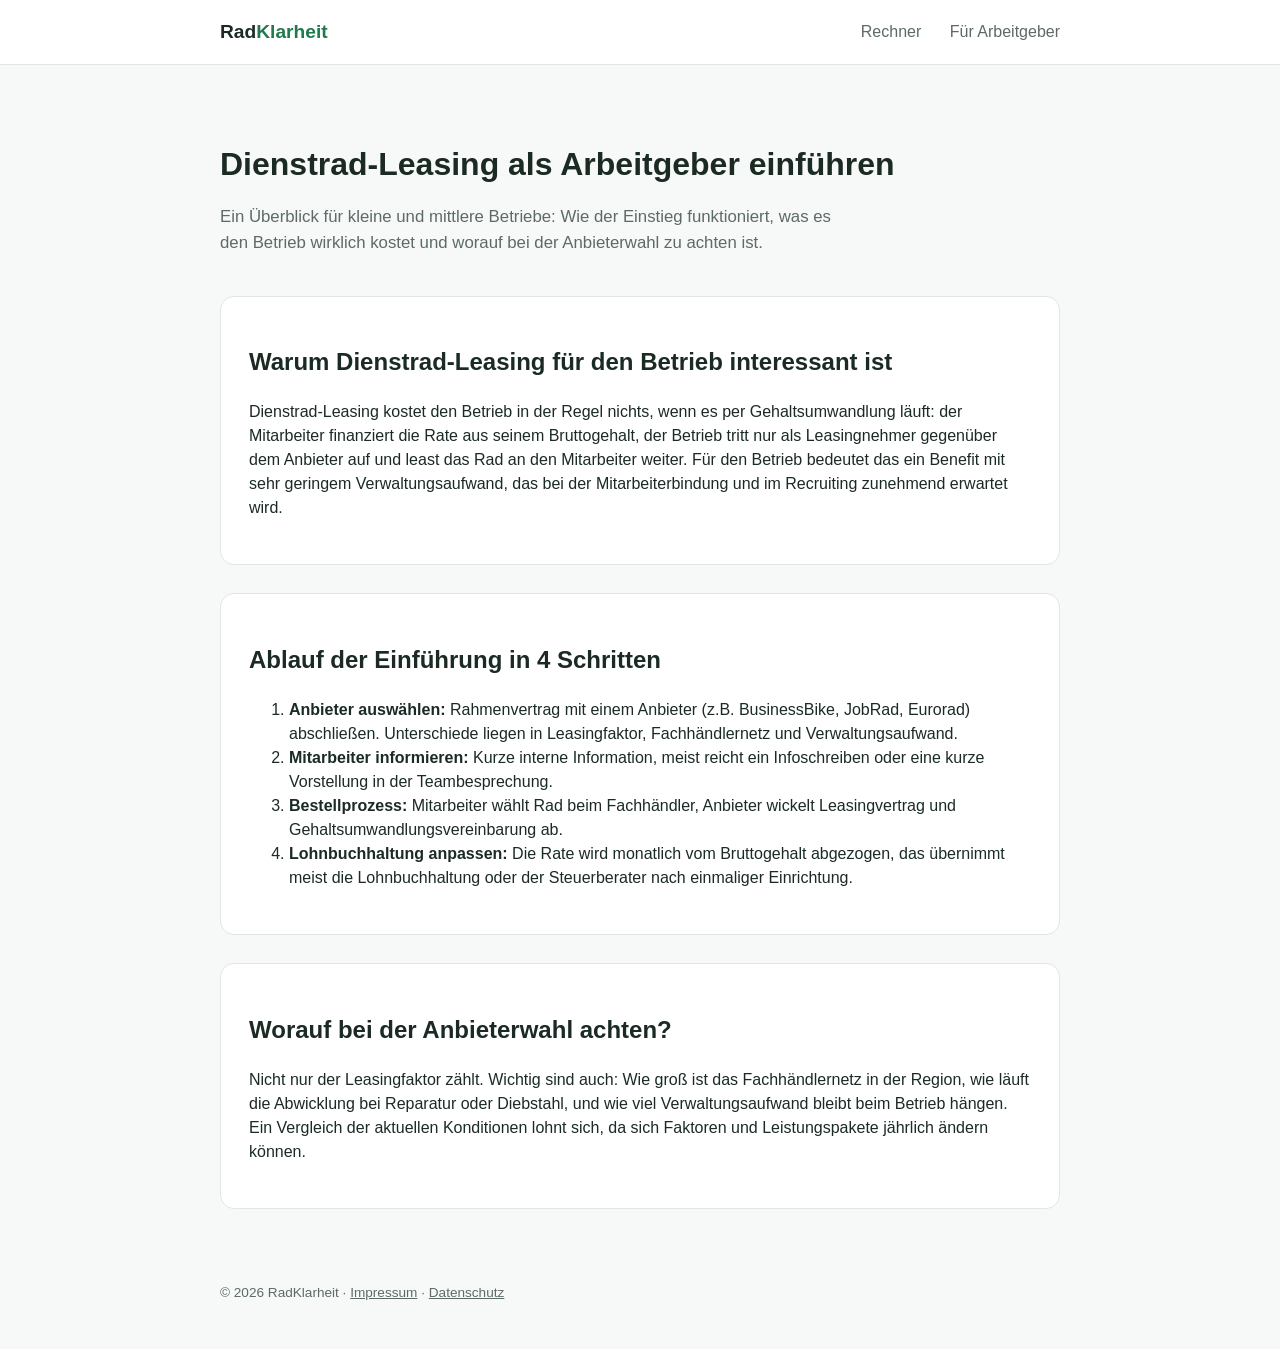
==== arbeitgeber.html @ c994e520 "Erste Version: Dienstrad-Rechner, Anbietervergleich, Arbeitgeber-Seite" ====
<!DOCTYPE html>
<html lang="de">
<head>
<meta charset="UTF-8">
<meta name="viewport" content="width=device-width, initial-scale=1.0">
<title>Dienstrad-Leasing für Arbeitgeber einführen | RadKlarheit</title>
<meta name="description" content="So führst du Dienstrad-Leasing als Arbeitgeber ein: Ablauf, Kosten für den Betrieb, Anbieterwahl und Vorteile für die Mitarbeiterbindung.">
<link rel="stylesheet" href="style.css">
</head>
<body>
<header class="site-header">
  <div class="container nav">
    <a href="index.html" class="brand">Rad<span>Klarheit</span></a>
    <nav>
      <a href="index.html">Rechner</a>
      <a href="arbeitgeber.html">Für Arbeitgeber</a>
    </nav>
  </div>
</header>

<main class="container">
  <section class="hero">
    <h1>Dienstrad-Leasing als Arbeitgeber einführen</h1>
    <p class="sub">Ein Überblick für kleine und mittlere Betriebe: Wie der Einstieg funktioniert, was es den Betrieb wirklich kostet und worauf bei der Anbieterwahl zu achten ist.</p>
  </section>

  <section class="info-card">
    <h2>Warum Dienstrad-Leasing für den Betrieb interessant ist</h2>
    <p>Dienstrad-Leasing kostet den Betrieb in der Regel nichts, wenn es per Gehaltsumwandlung läuft: der Mitarbeiter finanziert die Rate aus seinem Bruttogehalt, der Betrieb tritt nur als Leasingnehmer gegenüber dem Anbieter auf und least das Rad an den Mitarbeiter weiter. Für den Betrieb bedeutet das ein Benefit mit sehr geringem Verwaltungsaufwand, das bei der Mitarbeiterbindung und im Recruiting zunehmend erwartet wird.</p>
  </section>

  <section class="info-card">
    <h2>Ablauf der Einführung in 4 Schritten</h2>
    <ol>
      <li><strong>Anbieter auswählen:</strong> Rahmenvertrag mit einem Anbieter (z.B. BusinessBike, JobRad, Eurorad) abschließen. Unterschiede liegen in Leasingfaktor, Fachhändlernetz und Verwaltungsaufwand.</li>
      <li><strong>Mitarbeiter informieren:</strong> Kurze interne Information, meist reicht ein Infoschreiben oder eine kurze Vorstellung in der Teambesprechung.</li>
      <li><strong>Bestellprozess:</strong> Mitarbeiter wählt Rad beim Fachhändler, Anbieter wickelt Leasingvertrag und Gehaltsumwandlungsvereinbarung ab.</li>
      <li><strong>Lohnbuchhaltung anpassen:</strong> Die Rate wird monatlich vom Bruttogehalt abgezogen, das übernimmt meist die Lohnbuchhaltung oder der Steuerberater nach einmaliger Einrichtung.</li>
    </ol>
  </section>

  <section class="info-card">
    <h2>Worauf bei der Anbieterwahl achten?</h2>
    <p>Nicht nur der Leasingfaktor zählt. Wichtig sind auch: Wie groß ist das Fachhändlernetz in der Region, wie läuft die Abwicklung bei Reparatur oder Diebstahl, und wie viel Verwaltungsaufwand bleibt beim Betrieb hängen. Ein Vergleich der aktuellen Konditionen lohnt sich, da sich Faktoren und Leistungspakete jährlich ändern können.</p>
  </section>
</main>

<footer class="site-footer">
  <div class="container">
    <p>&copy; 2026 RadKlarheit &middot; <a href="impressum.html">Impressum</a> &middot; <a href="datenschutz.html">Datenschutz</a></p>
  </div>
</footer>
</body>
</html>
---- style.css ----
:root {
  --bg: #f7f9f8;
  --card: #ffffff;
  --text: #1b2b23;
  --muted: #5c6b63;
  --accent: #1f7a4d;
  --accent-light: #e5f3ec;
  --border: #e1e6e3;
}

* { box-sizing: border-box; }

body {
  margin: 0;
  font-family: -apple-system, "Segoe UI", Roboto, sans-serif;
  background: var(--bg);
  color: var(--text);
  line-height: 1.5;
}

.container { max-width: 880px; margin: 0 auto; padding: 0 20px; }

.site-header { background: var(--card); border-bottom: 1px solid var(--border); }
.nav { display: flex; align-items: center; justify-content: space-between; height: 64px; }
.brand { font-weight: 700; font-size: 1.2rem; text-decoration: none; color: var(--text); }
.brand span { color: var(--accent); }
.nav nav a { margin-left: 24px; color: var(--muted); text-decoration: none; font-weight: 500; }
.nav nav a:hover { color: var(--accent); }

.hero { padding: 48px 0 24px; }
.hero h1 { font-size: 2rem; margin-bottom: 8px; }
.hero .sub { color: var(--muted); font-size: 1.05rem; max-width: 640px; }

.calc-card, .compare-card, .info-card {
  background: var(--card);
  border: 1px solid var(--border);
  border-radius: 14px;
  padding: 28px;
  margin-bottom: 28px;
}

.grid-2 { display: grid; grid-template-columns: 1fr 1fr; gap: 18px; margin: 20px 0; }
label { display: flex; flex-direction: column; font-weight: 600; font-size: 0.9rem; color: var(--muted); gap: 6px; }
input, select {
  font-size: 1rem; padding: 10px 12px; border-radius: 8px; border: 1px solid var(--border);
  font-family: inherit; color: var(--text); background: var(--bg);
}

button#berechnen {
  background: var(--accent); color: #fff; border: none; padding: 12px 24px;
  border-radius: 8px; font-size: 1rem; font-weight: 600; cursor: pointer;
}
button#berechnen:hover { opacity: 0.9; }

.result { margin-top: 24px; }
.result.hidden { display: none; }
.result-grid { display: grid; grid-template-columns: 1fr 1fr; gap: 14px; }
.result-box {
  background: var(--accent-light); border-radius: 10px; padding: 16px; display: flex; flex-direction: column; gap: 4px;
}
.result-box.highlight { background: var(--accent); color: #fff; }
.result-box .label { font-size: 0.82rem; opacity: 0.85; }
.result-box .value { font-size: 1.4rem; font-weight: 700; }
.disclaimer { font-size: 0.8rem; color: var(--muted); margin-top: 16px; }

table { width: 100%; border-collapse: collapse; margin-top: 12px; }
th, td { text-align: left; padding: 10px 8px; border-bottom: 1px solid var(--border); font-size: 0.92rem; }
th { color: var(--muted); font-weight: 600; }
.hint { font-size: 0.85rem; color: var(--muted); margin-top: 10px; }

.site-footer { padding: 32px 0; color: var(--muted); font-size: 0.85rem; }
.site-footer a { color: var(--muted); }

@media (max-width: 600px) {
  .grid-2, .result-grid { grid-template-columns: 1fr; }
}
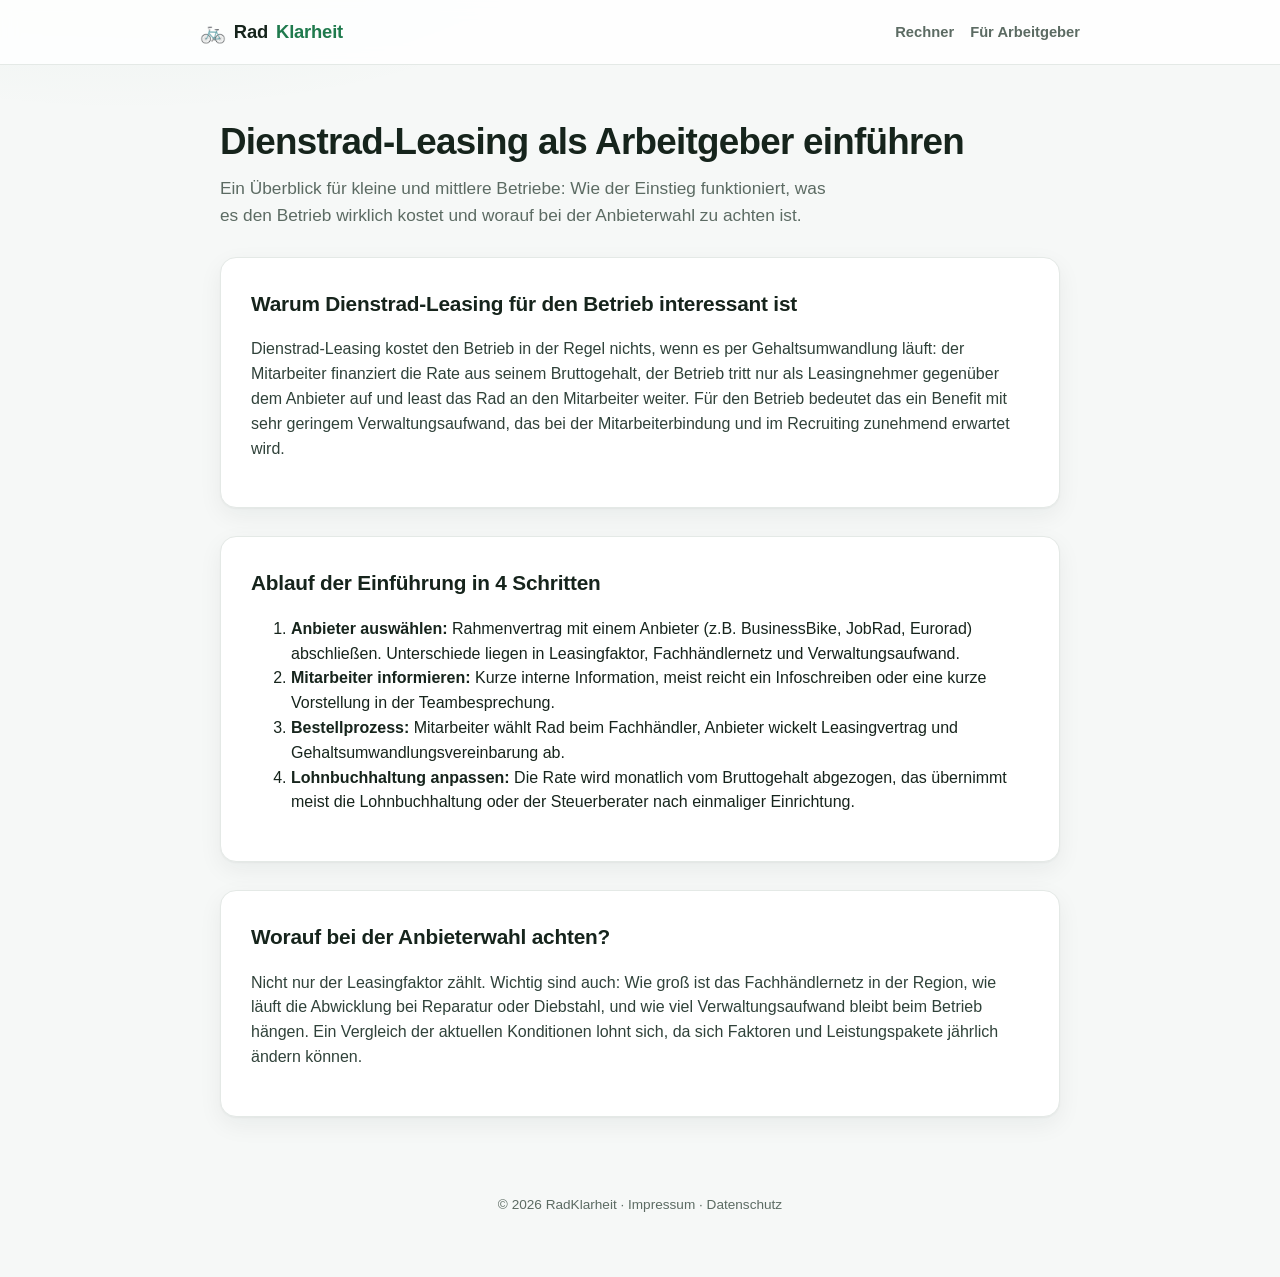
==== commit fcb5dbf9: "Mobile-Fixes: Nav-Wrap, responsive Tabelle, Design-Politur" ====
--- a/arbeitgeber.html
+++ b/arbeitgeber.html
@@ -6,11 +6,12 @@
 <title>Dienstrad-Leasing für Arbeitgeber einführen | RadKlarheit</title>
 <meta name="description" content="So führst du Dienstrad-Leasing als Arbeitgeber ein: Ablauf, Kosten für den Betrieb, Anbieterwahl und Vorteile für die Mitarbeiterbindung.">
 <link rel="stylesheet" href="style.css">
+<link rel="icon" href="data:image/svg+xml,%3Csvg xmlns='http://www.w3.org/2000/svg' viewBox='0 0 100 100'%3E%3Ccircle cx='50' cy='50' r='48' fill='%231f7a4d'/%3E%3Ccircle cx='32' cy='66' r='16' fill='none' stroke='%23fff' stroke-width='6'/%3E%3Ccircle cx='68' cy='66' r='16' fill='none' stroke='%23fff' stroke-width='6'/%3E%3Cpath d='M32 66 L46 36 L62 36 M46 36 L68 66 M46 36 L40 50' stroke='%23fff' stroke-width='6' fill='none' stroke-linecap='round' stroke-linejoin='round'/%3E%3C/svg%3E">
 </head>
 <body>
 <header class="site-header">
   <div class="container nav">
-    <a href="index.html" class="brand">Rad<span>Klarheit</span></a>
+    <a href="index.html" class="brand"><span class="brand-icon" aria-hidden="true">🚲</span>Rad<span>Klarheit</span></a>
     <nav>
       <a href="index.html">Rechner</a>
       <a href="arbeitgeber.html">Für Arbeitgeber</a>
--- a/style.css
+++ b/style.css
@@ -1,11 +1,14 @@
 :root {
-  --bg: #f7f9f8;
+  --bg: #f6f8f7;
   --card: #ffffff;
-  --text: #1b2b23;
+  --text: #16241c;
   --muted: #5c6b63;
   --accent: #1f7a4d;
+  --accent-dark: #14593a;
   --accent-light: #e5f3ec;
-  --border: #e1e6e3;
+  --border: #e4e9e6;
+  --shadow: 0 1px 2px rgba(16, 38, 27, 0.04), 0 8px 24px rgba(16, 38, 27, 0.06);
+  --radius: 16px;
 }
 
 * { box-sizing: border-box; }
@@ -13,64 +16,100 @@
 body {
   margin: 0;
   font-family: -apple-system, "Segoe UI", Roboto, sans-serif;
-  background: var(--bg);
+  background:
+    radial-gradient(900px 400px at 10% -10%, rgba(31,122,77,0.07), transparent 60%),
+    var(--bg);
   color: var(--text);
-  line-height: 1.5;
+  line-height: 1.55;
+  -webkit-font-smoothing: antialiased;
 }
 
 .container { max-width: 880px; margin: 0 auto; padding: 0 20px; }
 
-.site-header { background: var(--card); border-bottom: 1px solid var(--border); }
-.nav { display: flex; align-items: center; justify-content: space-between; height: 64px; }
-.brand { font-weight: 700; font-size: 1.2rem; text-decoration: none; color: var(--text); }
-.brand span { color: var(--accent); }
-.nav nav a { margin-left: 24px; color: var(--muted); text-decoration: none; font-weight: 500; }
+.site-header {
+  background: rgba(255,255,255,0.85);
+  backdrop-filter: saturate(180%) blur(8px);
+  border-bottom: 1px solid var(--border);
+  position: sticky;
+  top: 0;
+  z-index: 10;
+}
+.nav { display: flex; align-items: center; justify-content: space-between; min-height: 64px; flex-wrap: wrap; gap: 8px 0; padding: 10px 0; }
+.brand { display: flex; align-items: center; gap: 8px; font-weight: 800; font-size: 1.15rem; text-decoration: none; color: var(--text); letter-spacing: -0.01em; }
+.brand-icon { font-size: 1.3rem; line-height: 1; }
+.brand span:not(.brand-icon) { color: var(--accent); }
+.nav nav { display: flex; flex-wrap: wrap; gap: 4px 16px; }
+.nav nav a { color: var(--muted); text-decoration: none; font-weight: 600; font-size: 0.92rem; transition: color 0.15s ease; white-space: nowrap; }
 .nav nav a:hover { color: var(--accent); }
 
-.hero { padding: 48px 0 24px; }
-.hero h1 { font-size: 2rem; margin-bottom: 8px; }
-.hero .sub { color: var(--muted); font-size: 1.05rem; max-width: 640px; }
+.hero { padding: 56px 0 28px; }
+.eyebrow {
+  display: inline-block; font-size: 0.78rem; font-weight: 700; letter-spacing: 0.02em;
+  color: var(--accent-dark); background: var(--accent-light); padding: 6px 12px;
+  border-radius: 999px; margin-bottom: 16px;
+}
+.hero h1 { font-size: 2.3rem; margin: 0 0 12px; letter-spacing: -0.02em; line-height: 1.15; }
+.hero .sub { color: var(--muted); font-size: 1.08rem; max-width: 620px; margin: 0; }
 
 .calc-card, .compare-card, .info-card {
   background: var(--card);
   border: 1px solid var(--border);
-  border-radius: 14px;
-  padding: 28px;
+  border-radius: var(--radius);
+  box-shadow: var(--shadow);
+  padding: 30px;
   margin-bottom: 28px;
 }
+.calc-card h2, .compare-card h2, .info-card h2 { margin-top: 0; font-size: 1.3rem; letter-spacing: -0.01em; }
+.info-card h3 { font-size: 1.05rem; margin-bottom: 6px; }
 
 .grid-2 { display: grid; grid-template-columns: 1fr 1fr; gap: 18px; margin: 20px 0; }
-label { display: flex; flex-direction: column; font-weight: 600; font-size: 0.9rem; color: var(--muted); gap: 6px; }
+label { display: flex; flex-direction: column; font-weight: 600; font-size: 0.88rem; color: var(--muted); gap: 7px; }
 input, select {
-  font-size: 1rem; padding: 10px 12px; border-radius: 8px; border: 1px solid var(--border);
-  font-family: inherit; color: var(--text); background: var(--bg);
+  font-size: 1rem; padding: 11px 13px; border-radius: 10px; border: 1px solid var(--border);
+  font-family: inherit; color: var(--text); background: var(--bg); transition: border-color 0.15s ease, box-shadow 0.15s ease;
+}
+input:focus, select:focus {
+  outline: none; border-color: var(--accent); box-shadow: 0 0 0 3px var(--accent-light);
 }
 
 button#berechnen {
-  background: var(--accent); color: #fff; border: none; padding: 12px 24px;
-  border-radius: 8px; font-size: 1rem; font-weight: 600; cursor: pointer;
+  background: var(--accent); color: #fff; border: none; padding: 13px 26px;
+  border-radius: 10px; font-size: 1rem; font-weight: 700; cursor: pointer;
+  box-shadow: 0 4px 14px rgba(31,122,77,0.28);
+  transition: transform 0.12s ease, box-shadow 0.12s ease, background 0.12s ease;
 }
-button#berechnen:hover { opacity: 0.9; }
+button#berechnen:hover { background: var(--accent-dark); transform: translateY(-1px); box-shadow: 0 6px 18px rgba(31,122,77,0.34); }
+button#berechnen:active { transform: translateY(0); }
 
-.result { margin-top: 24px; }
+.result { margin-top: 26px; }
 .result.hidden { display: none; }
 .result-grid { display: grid; grid-template-columns: 1fr 1fr; gap: 14px; }
 .result-box {
-  background: var(--accent-light); border-radius: 10px; padding: 16px; display: flex; flex-direction: column; gap: 4px;
+  background: var(--accent-light); border-radius: 12px; padding: 18px; display: flex; flex-direction: column; gap: 6px;
 }
-.result-box.highlight { background: var(--accent); color: #fff; }
-.result-box .label { font-size: 0.82rem; opacity: 0.85; }
-.result-box .value { font-size: 1.4rem; font-weight: 700; }
-.disclaimer { font-size: 0.8rem; color: var(--muted); margin-top: 16px; }
+.result-box.highlight { background: linear-gradient(135deg, var(--accent), var(--accent-dark)); color: #fff; }
+.result-box .label { font-size: 0.8rem; opacity: 0.85; font-weight: 600; }
+.result-box .value { font-size: 1.5rem; font-weight: 800; letter-spacing: -0.01em; }
+.disclaimer { font-size: 0.8rem; color: var(--muted); margin-top: 18px; }
 
-table { width: 100%; border-collapse: collapse; margin-top: 12px; }
-th, td { text-align: left; padding: 10px 8px; border-bottom: 1px solid var(--border); font-size: 0.92rem; }
-th { color: var(--muted); font-weight: 600; }
-.hint { font-size: 0.85rem; color: var(--muted); margin-top: 10px; }
+table { width: 100%; border-collapse: collapse; margin-top: 14px; }
+.table-scroll { overflow-x: auto; -webkit-overflow-scrolling: touch; }
+th, td { text-align: left; padding: 11px 10px; border-bottom: 1px solid var(--border); font-size: 0.92rem; white-space: nowrap; }
+th { color: var(--muted); font-weight: 700; font-size: 0.8rem; text-transform: uppercase; letter-spacing: 0.03em; }
+tbody tr:hover { background: var(--accent-light); }
+.hint { font-size: 0.85rem; color: var(--muted); margin-top: 12px; }
 
-.site-footer { padding: 32px 0; color: var(--muted); font-size: 0.85rem; }
-.site-footer a { color: var(--muted); }
+.info-card p { color: #30423a; }
+
+.site-footer { padding: 36px 0 48px; color: var(--muted); font-size: 0.85rem; text-align: center; }
+.site-footer a { color: var(--muted); text-decoration: none; }
+.site-footer a:hover { color: var(--accent); text-decoration: underline; }
 
 @media (max-width: 600px) {
   .grid-2, .result-grid { grid-template-columns: 1fr; }
+  .hero { padding: 32px 0 20px; }
+  .hero h1 { font-size: 1.7rem; }
+  .hero .sub { font-size: 1rem; }
+  .calc-card, .compare-card, .info-card { padding: 20px; }
+  button#berechnen { width: 100%; }
 }
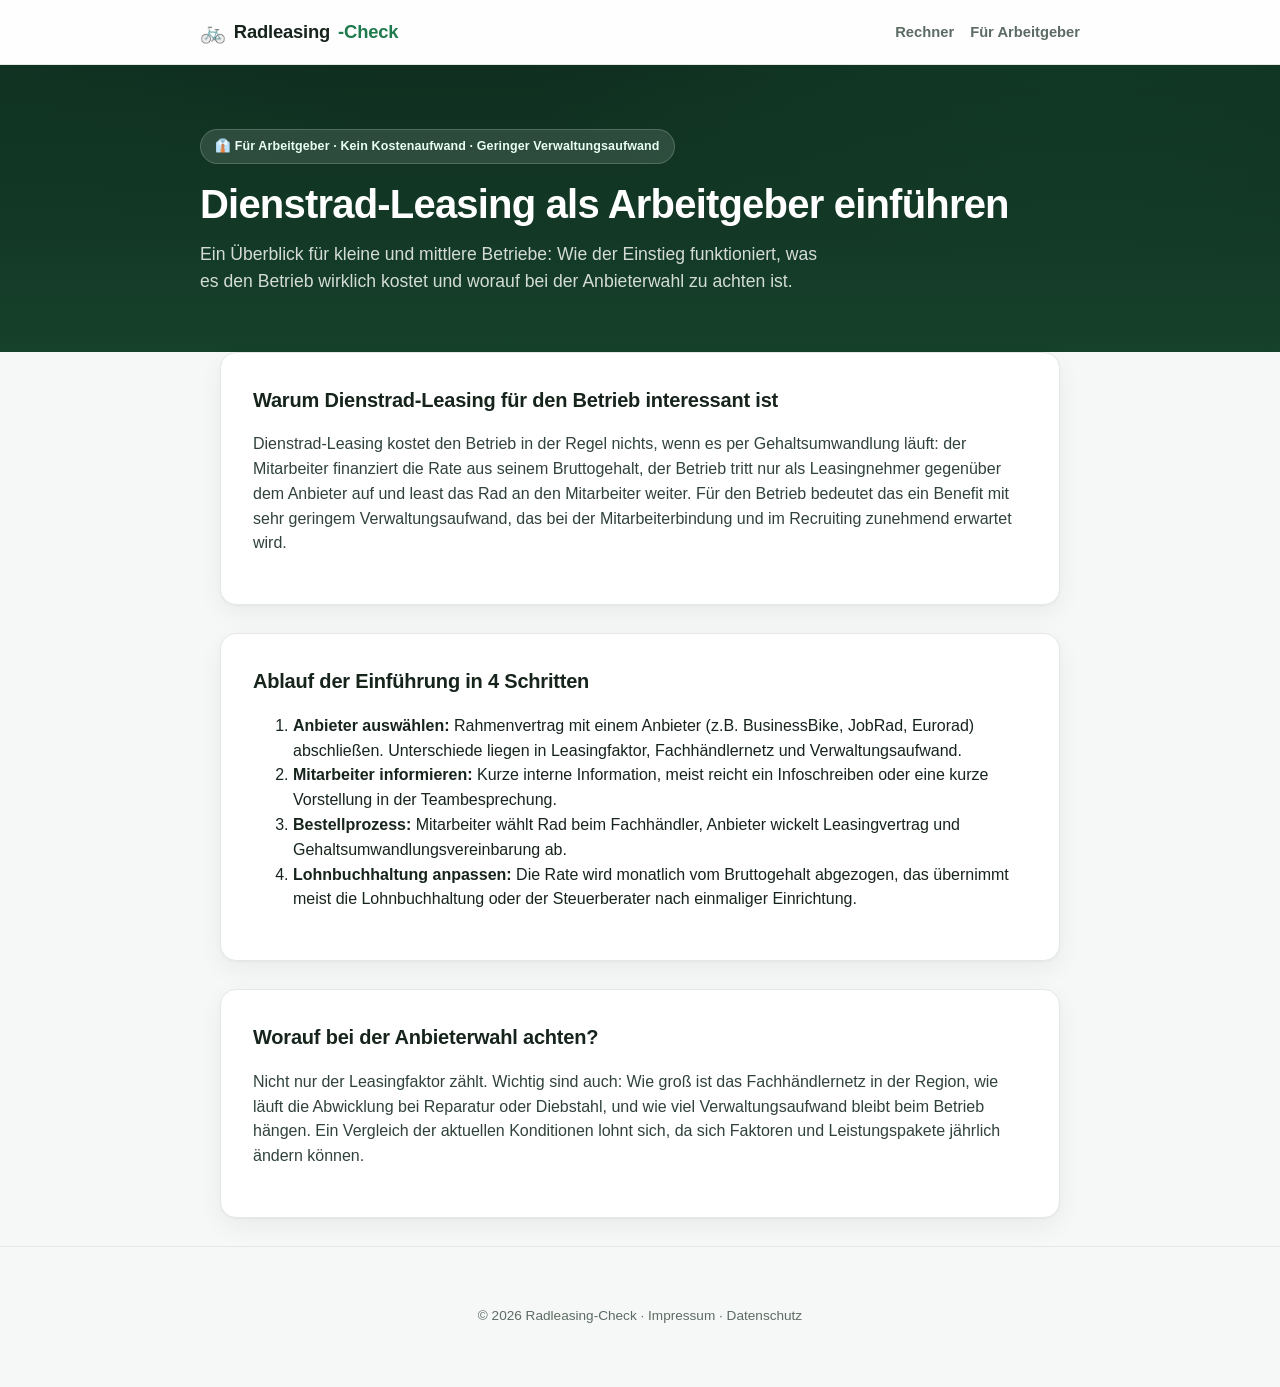
==== commit 5f5c06c5: "Brand auf Radleasing-Check umbenannt (passend zur Domain), Arbeitgeber-Seite Hero-Band Bug gefixt" ====
--- a/arbeitgeber.html
+++ b/arbeitgeber.html
@@ -3,15 +3,16 @@
 <head>
 <meta charset="UTF-8">
 <meta name="viewport" content="width=device-width, initial-scale=1.0">
-<title>Dienstrad-Leasing für Arbeitgeber einführen | RadKlarheit</title>
+<title>Dienstrad-Leasing für Arbeitgeber einführen | Radleasing-Check</title>
 <meta name="description" content="So führst du Dienstrad-Leasing als Arbeitgeber ein: Ablauf, Kosten für den Betrieb, Anbieterwahl und Vorteile für die Mitarbeiterbindung.">
 <link rel="stylesheet" href="style.css">
 <link rel="icon" href="data:image/svg+xml,%3Csvg xmlns='http://www.w3.org/2000/svg' viewBox='0 0 100 100'%3E%3Ccircle cx='50' cy='50' r='48' fill='%231f7a4d'/%3E%3Ccircle cx='32' cy='66' r='16' fill='none' stroke='%23fff' stroke-width='6'/%3E%3Ccircle cx='68' cy='66' r='16' fill='none' stroke='%23fff' stroke-width='6'/%3E%3Cpath d='M32 66 L46 36 L62 36 M46 36 L68 66 M46 36 L40 50' stroke='%23fff' stroke-width='6' fill='none' stroke-linecap='round' stroke-linejoin='round'/%3E%3C/svg%3E">
+<script async src="https://pagead2.googlesyndication.com/pagead/js/adsbygoogle.js?client=ca-pub-8464912714139538" crossorigin="anonymous"></script>
 </head>
 <body>
 <header class="site-header">
   <div class="container nav">
-    <a href="index.html" class="brand"><span class="brand-icon" aria-hidden="true">🚲</span>Rad<span>Klarheit</span></a>
+    <a href="index.html" class="brand"><span class="brand-icon" aria-hidden="true">🚲</span>Radleasing<span>-Check</span></a>
     <nav>
       <a href="index.html">Rechner</a>
       <a href="arbeitgeber.html">Für Arbeitgeber</a>
@@ -19,12 +20,15 @@
   </div>
 </header>
 
-<main class="container">
-  <section class="hero">
+<section class="hero-band">
+  <div class="container hero">
+    <span class="eyebrow">👔 Für Arbeitgeber &middot; Kein Kostenaufwand &middot; Geringer Verwaltungsaufwand</span>
     <h1>Dienstrad-Leasing als Arbeitgeber einführen</h1>
     <p class="sub">Ein Überblick für kleine und mittlere Betriebe: Wie der Einstieg funktioniert, was es den Betrieb wirklich kostet und worauf bei der Anbieterwahl zu achten ist.</p>
-  </section>
+  </div>
+</section>
 
+<main class="container">
   <section class="info-card">
     <h2>Warum Dienstrad-Leasing für den Betrieb interessant ist</h2>
     <p>Dienstrad-Leasing kostet den Betrieb in der Regel nichts, wenn es per Gehaltsumwandlung läuft: der Mitarbeiter finanziert die Rate aus seinem Bruttogehalt, der Betrieb tritt nur als Leasingnehmer gegenüber dem Anbieter auf und least das Rad an den Mitarbeiter weiter. Für den Betrieb bedeutet das ein Benefit mit sehr geringem Verwaltungsaufwand, das bei der Mitarbeiterbindung und im Recruiting zunehmend erwartet wird.</p>
@@ -48,7 +52,7 @@
 
 <footer class="site-footer">
   <div class="container">
-    <p>&copy; 2026 RadKlarheit &middot; <a href="impressum.html">Impressum</a> &middot; <a href="datenschutz.html">Datenschutz</a></p>
+    <p>&copy; 2026 Radleasing-Check &middot; <a href="impressum.html">Impressum</a> &middot; <a href="datenschutz.html">Datenschutz</a></p>
   </div>
 </footer>
 </body>
--- a/style.css
+++ b/style.css
@@ -16,9 +16,7 @@
 body {
   margin: 0;
   font-family: -apple-system, "Segoe UI", Roboto, sans-serif;
-  background:
-    radial-gradient(900px 400px at 10% -10%, rgba(31,122,77,0.07), transparent 60%),
-    var(--bg);
+  background: var(--bg);
   color: var(--text);
   line-height: 1.55;
   -webkit-font-smoothing: antialiased;
@@ -42,30 +40,61 @@
 .nav nav a { color: var(--muted); text-decoration: none; font-weight: 600; font-size: 0.92rem; transition: color 0.15s ease; white-space: nowrap; }
 .nav nav a:hover { color: var(--accent); }
 
-.hero { padding: 56px 0 28px; }
+.hero-band {
+  background:
+    radial-gradient(1000px 420px at 85% -20%, rgba(31,122,77,0.16), transparent 60%),
+    radial-gradient(700px 300px at 0% 0%, rgba(20,89,58,0.10), transparent 55%),
+    linear-gradient(180deg, #0f2e1f 0%, #16412b 100%);
+  color: #fff;
+  overflow: hidden;
+}
+.hero { padding: 64px 0 56px; animation: fadeUp 0.5s ease both; }
 .eyebrow {
-  display: inline-block; font-size: 0.78rem; font-weight: 700; letter-spacing: 0.02em;
-  color: var(--accent-dark); background: var(--accent-light); padding: 6px 12px;
-  border-radius: 999px; margin-bottom: 16px;
+  display: inline-block; font-size: 0.78rem; font-weight: 700; letter-spacing: 0.01em;
+  color: #eafff3; background: rgba(255,255,255,0.12); border: 1px solid rgba(255,255,255,0.18);
+  padding: 7px 14px; border-radius: 999px; margin-bottom: 18px;
 }
-.hero h1 { font-size: 2.3rem; margin: 0 0 12px; letter-spacing: -0.02em; line-height: 1.15; }
-.hero .sub { color: var(--muted); font-size: 1.08rem; max-width: 620px; margin: 0; }
+.hero h1 { font-size: 2.5rem; margin: 0 0 14px; letter-spacing: -0.02em; line-height: 1.12; color: #fff; }
+.hero-year { color: #7be3ad; }
+.hero .sub { color: rgba(255,255,255,0.82); font-size: 1.1rem; max-width: 620px; margin: 0; }
+
+.features {
+  display: grid; grid-template-columns: repeat(3, 1fr); gap: 16px;
+  margin: -32px 0 32px;
+  position: relative; z-index: 2;
+}
+.feature {
+  background: var(--card); border: 1px solid var(--border); border-radius: 14px;
+  padding: 20px; box-shadow: var(--shadow);
+}
+.feature-icon { font-size: 1.6rem; display: block; margin-bottom: 8px; }
+.feature h3 { font-size: 0.98rem; margin: 0 0 6px; letter-spacing: -0.005em; }
+.feature p { font-size: 0.85rem; color: var(--muted); margin: 0; line-height: 1.45; }
 
 .calc-card, .compare-card, .info-card {
   background: var(--card);
   border: 1px solid var(--border);
   border-radius: var(--radius);
   box-shadow: var(--shadow);
-  padding: 30px;
+  padding: 32px;
   margin-bottom: 28px;
 }
-.calc-card h2, .compare-card h2, .info-card h2 { margin-top: 0; font-size: 1.3rem; letter-spacing: -0.01em; }
+.calc-card h2, .compare-card h2, .info-card h2 {
+  margin-top: 0; font-size: 1.25rem; letter-spacing: -0.01em;
+  display: flex; align-items: center; gap: 10px;
+}
+.icon-badge {
+  display: inline-flex; align-items: center; justify-content: center;
+  width: 26px; height: 26px; border-radius: 50%; background: var(--accent-light);
+  color: var(--accent-dark); font-size: 0.85rem; font-weight: 800; flex-shrink: 0;
+}
 .info-card h3 { font-size: 1.05rem; margin-bottom: 6px; }
 
-.grid-2 { display: grid; grid-template-columns: 1fr 1fr; gap: 18px; margin: 20px 0; }
+.grid-2 { display: grid; grid-template-columns: 1fr 1fr; gap: 18px; margin: 22px 0; }
 label { display: flex; flex-direction: column; font-weight: 600; font-size: 0.88rem; color: var(--muted); gap: 7px; }
+.label-text { display: inline-flex; align-items: center; gap: 4px; }
 input, select {
-  font-size: 1rem; padding: 11px 13px; border-radius: 10px; border: 1px solid var(--border);
+  font-size: 1rem; padding: 12px 14px; border-radius: 10px; border: 1.5px solid var(--border);
   font-family: inherit; color: var(--text); background: var(--bg); transition: border-color 0.15s ease, box-shadow 0.15s ease;
 }
 input:focus, select:focus {
@@ -73,15 +102,15 @@
 }
 
 button#berechnen {
-  background: var(--accent); color: #fff; border: none; padding: 13px 26px;
-  border-radius: 10px; font-size: 1rem; font-weight: 700; cursor: pointer;
-  box-shadow: 0 4px 14px rgba(31,122,77,0.28);
-  transition: transform 0.12s ease, box-shadow 0.12s ease, background 0.12s ease;
+  background: linear-gradient(135deg, var(--accent), var(--accent-dark)); color: #fff; border: none; padding: 14px 28px;
+  border-radius: 10px; font-size: 1.02rem; font-weight: 700; cursor: pointer;
+  box-shadow: 0 6px 16px rgba(31,122,77,0.32);
+  transition: transform 0.12s ease, box-shadow 0.12s ease, filter 0.12s ease;
 }
-button#berechnen:hover { background: var(--accent-dark); transform: translateY(-1px); box-shadow: 0 6px 18px rgba(31,122,77,0.34); }
+button#berechnen:hover { filter: brightness(1.08); transform: translateY(-1px); box-shadow: 0 8px 20px rgba(31,122,77,0.38); }
 button#berechnen:active { transform: translateY(0); }
 
-.result { margin-top: 26px; }
+.result { margin-top: 28px; animation: fadeUp 0.35s ease both; }
 .result.hidden { display: none; }
 .result-grid { display: grid; grid-template-columns: 1fr 1fr; gap: 14px; }
 .result-box {
@@ -89,27 +118,42 @@
 }
 .result-box.highlight { background: linear-gradient(135deg, var(--accent), var(--accent-dark)); color: #fff; }
 .result-box .label { font-size: 0.8rem; opacity: 0.85; font-weight: 600; }
-.result-box .value { font-size: 1.5rem; font-weight: 800; letter-spacing: -0.01em; }
+.result-box .value { font-size: 1.55rem; font-weight: 800; letter-spacing: -0.01em; }
 .disclaimer { font-size: 0.8rem; color: var(--muted); margin-top: 18px; }
 
 table { width: 100%; border-collapse: collapse; margin-top: 14px; }
 .table-scroll { overflow-x: auto; -webkit-overflow-scrolling: touch; }
-th, td { text-align: left; padding: 11px 10px; border-bottom: 1px solid var(--border); font-size: 0.92rem; white-space: nowrap; }
-th { color: var(--muted); font-weight: 700; font-size: 0.8rem; text-transform: uppercase; letter-spacing: 0.03em; }
+th, td { text-align: left; padding: 12px 10px; border-bottom: 1px solid var(--border); font-size: 0.92rem; white-space: nowrap; }
+th { color: var(--muted); font-weight: 700; font-size: 0.78rem; text-transform: uppercase; letter-spacing: 0.04em; }
 tbody tr:hover { background: var(--accent-light); }
+tbody tr:first-child td:first-child::after {
+  content: "Top-Preis"; margin-left: 8px; font-size: 0.68rem; font-weight: 800; letter-spacing: 0.02em;
+  background: var(--accent); color: #fff; padding: 2px 7px; border-radius: 999px; vertical-align: middle;
+}
 .hint { font-size: 0.85rem; color: var(--muted); margin-top: 12px; }
 
 .info-card p { color: #30423a; }
 
-.site-footer { padding: 36px 0 48px; color: var(--muted); font-size: 0.85rem; text-align: center; }
+.site-footer { padding: 44px 0 48px; color: var(--muted); font-size: 0.85rem; text-align: center; border-top: 1px solid var(--border); margin-top: 20px; }
+.footer-brand { font-weight: 800; color: var(--text); margin-bottom: 8px; display: flex; align-items: center; justify-content: center; gap: 6px; }
+.footer-tagline { max-width: 420px; margin: 0 auto 14px; }
 .site-footer a { color: var(--muted); text-decoration: none; }
 .site-footer a:hover { color: var(--accent); text-decoration: underline; }
 
+@keyframes fadeUp {
+  from { opacity: 0; transform: translateY(10px); }
+  to { opacity: 1; transform: translateY(0); }
+}
+
+@media (max-width: 760px) {
+  .features { grid-template-columns: 1fr; margin-top: -24px; }
+}
+
 @media (max-width: 600px) {
   .grid-2, .result-grid { grid-template-columns: 1fr; }
-  .hero { padding: 32px 0 20px; }
-  .hero h1 { font-size: 1.7rem; }
+  .hero { padding: 40px 0 44px; }
+  .hero h1 { font-size: 1.8rem; }
   .hero .sub { font-size: 1rem; }
-  .calc-card, .compare-card, .info-card { padding: 20px; }
+  .calc-card, .compare-card, .info-card { padding: 22px; }
   button#berechnen { width: 100%; }
 }
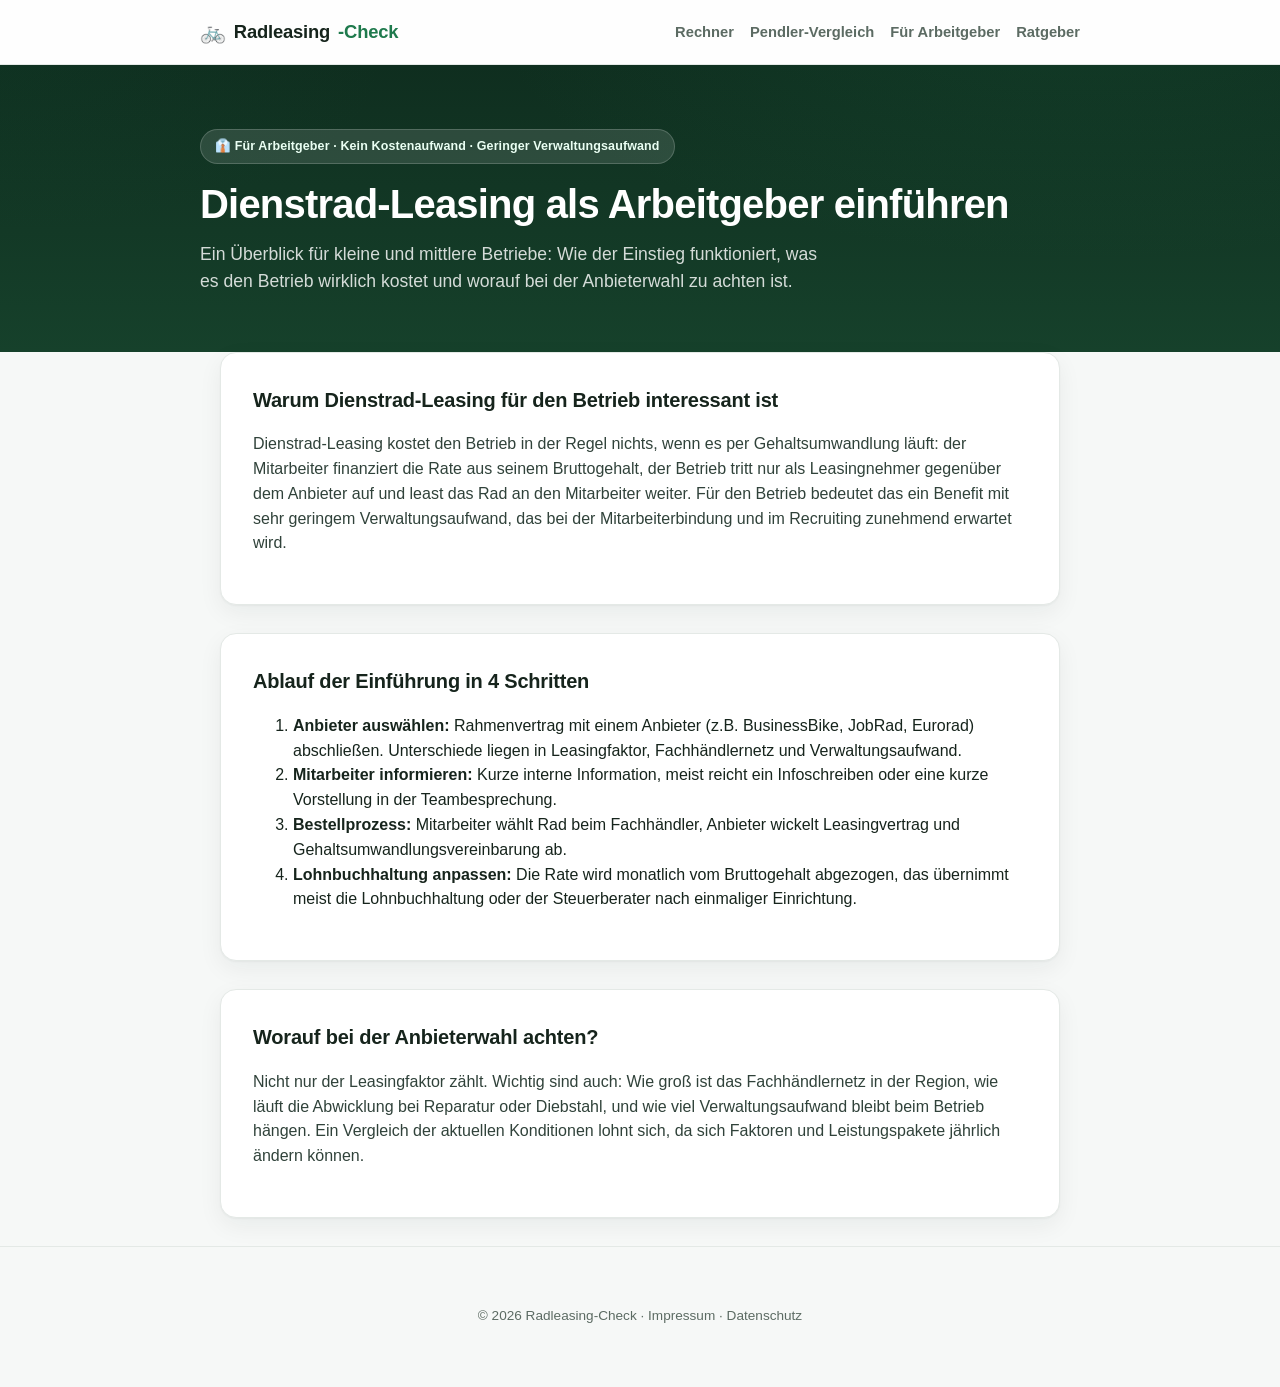
==== commit a7ee8459: "Content-Ausbau im Rad-Thema: Pendler-Vergleichsrechner und Ratgeber-Artikel Jobwechsel" ====
--- a/arbeitgeber.html
+++ b/arbeitgeber.html
@@ -15,7 +15,9 @@
     <a href="index.html" class="brand"><span class="brand-icon" aria-hidden="true">🚲</span>Radleasing<span>-Check</span></a>
     <nav>
       <a href="index.html">Rechner</a>
+      <a href="pendler-vergleich.html">Pendler-Vergleich</a>
       <a href="arbeitgeber.html">Für Arbeitgeber</a>
+      <a href="ratgeber-jobwechsel.html">Ratgeber</a>
     </nav>
   </div>
 </header>
